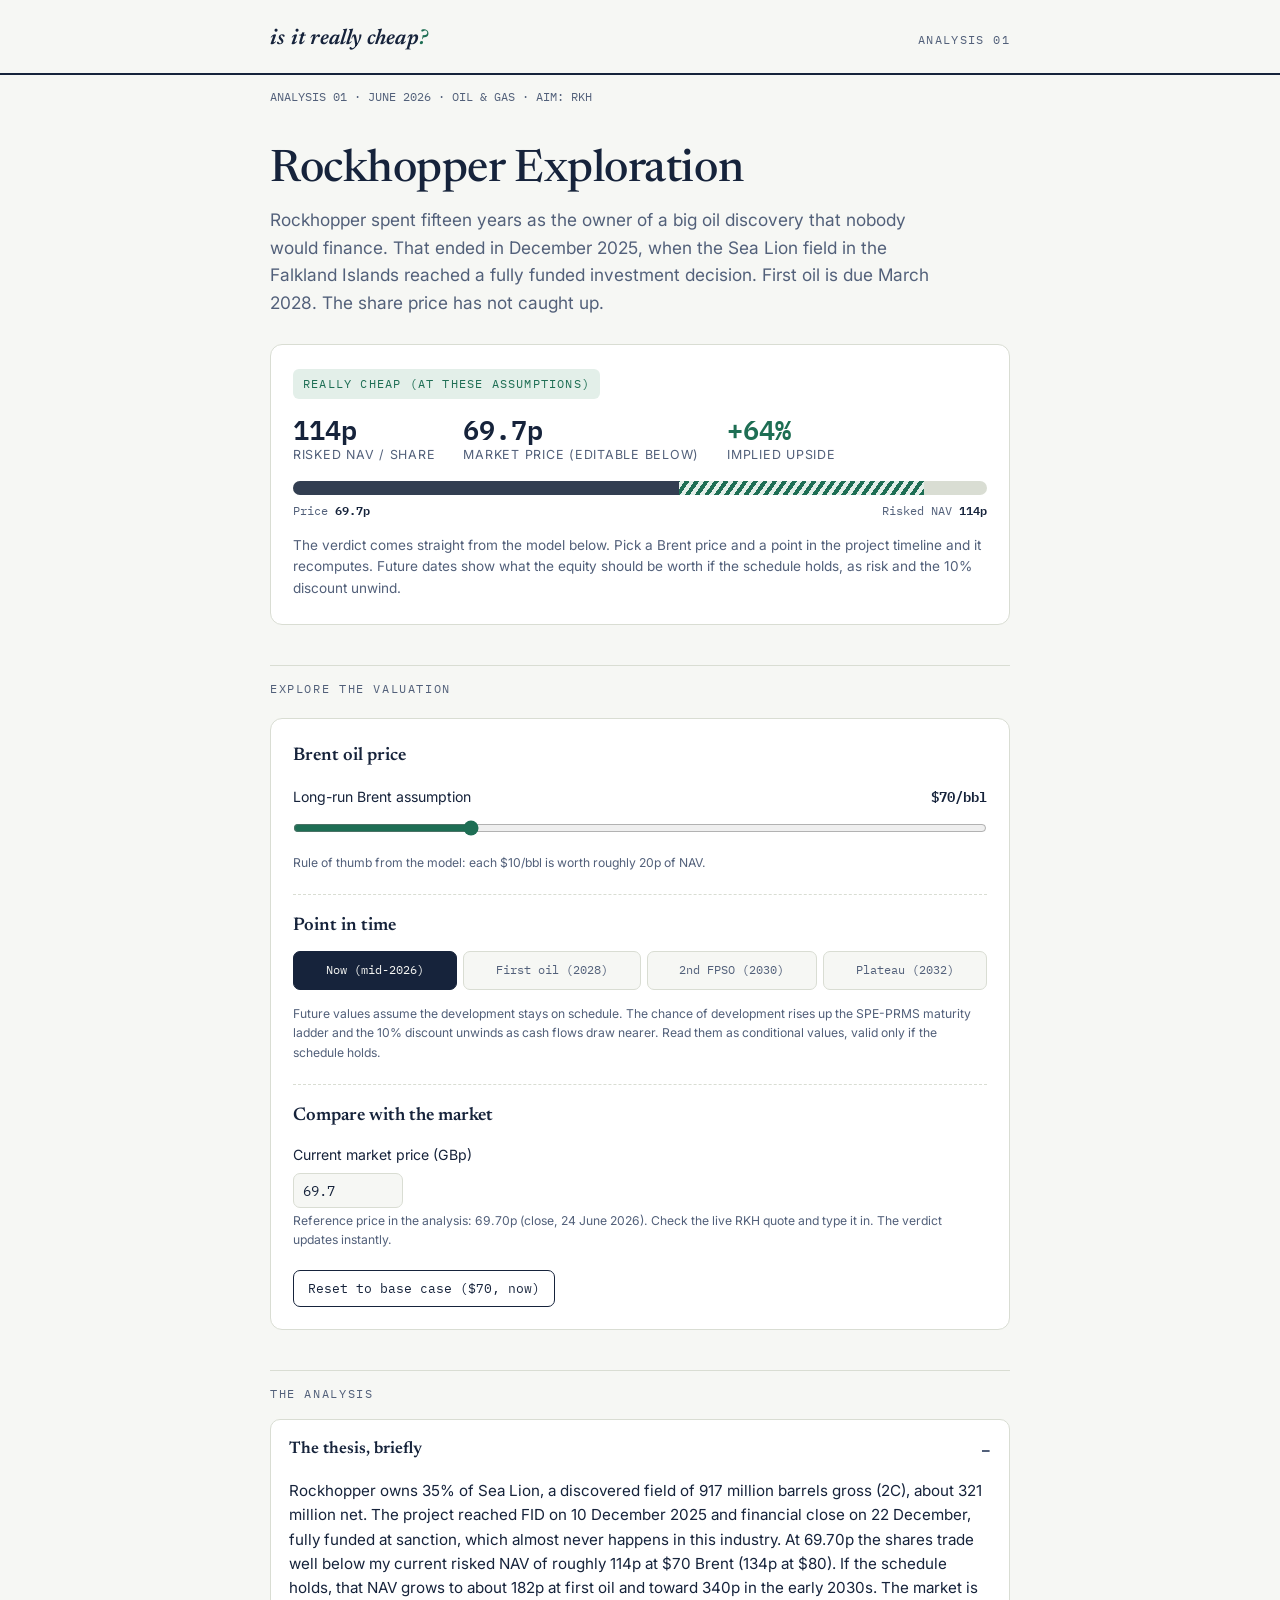
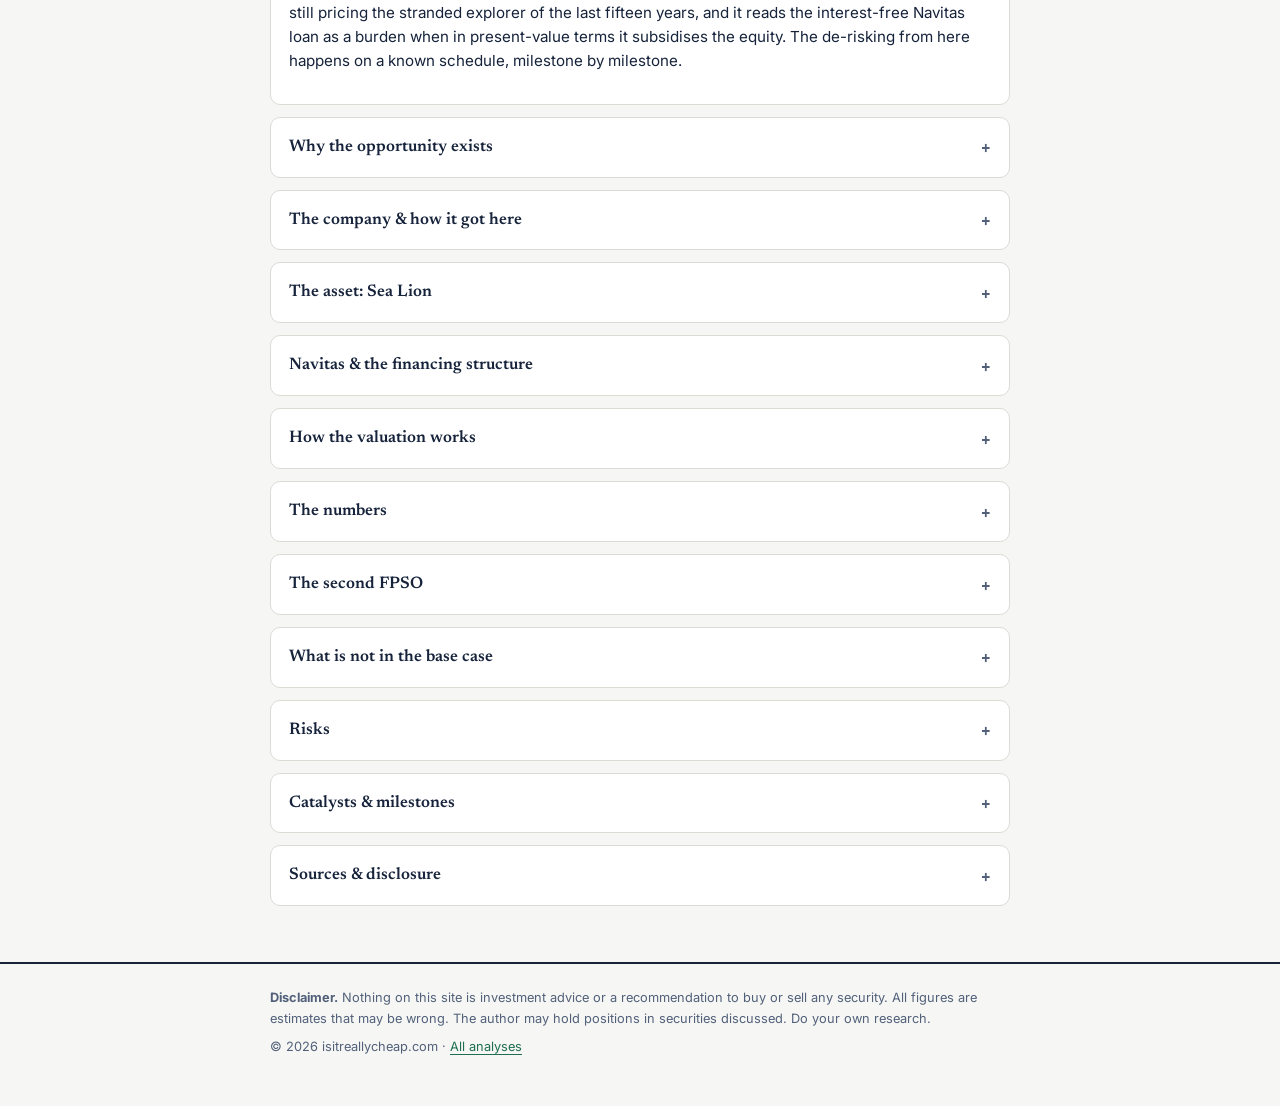
==== rockhopper.html @ ac04d398 "Add files via upload" ====
<!DOCTYPE html>
<html lang="en">
<head>
<meta charset="utf-8">
<meta name="viewport" content="width=device-width, initial-scale=1">
<title>Rockhopper Exploration — is it really cheap?</title>
<meta name="description" content="An interactive risked-NAV valuation of Rockhopper Exploration (AIM: RKH), built on NSAI reserves for the fully funded Sea Lion development. Pick an oil price and a point in time, and see what the equity should be worth.">
<link rel="preconnect" href="https://fonts.googleapis.com">
<link rel="preconnect" href="https://fonts.gstatic.com" crossorigin>
<link href="https://fonts.googleapis.com/css2?family=Newsreader:ital,opsz,wght@0,6..72,400..700;1,6..72,400..700&family=Inter:wght@400;500;600&family=IBM+Plex+Mono:wght@400;600&display=swap" rel="stylesheet">
<link rel="stylesheet" href="style.css">
</head>
<body>

<header class="masthead">
  <div class="wrap">
    <a class="brand" href="index.html">is it really cheap<span class="q">?</span></a>
    <span class="tag">Analysis 01</span>
  </div>
</header>

<main class="wrap">

<article>
  <p class="meta">ANALYSIS 01 &middot; JUNE 2026 &middot; OIL &amp; GAS &middot; AIM: RKH</p>
  <h1 class="title">Rockhopper Exploration</h1>
  <p class="standfirst">
    Rockhopper spent fifteen years as the owner of a big oil discovery that
    nobody would finance. That ended in December 2025, when the Sea Lion
    field in the Falkland Islands reached a fully funded investment
    decision. First oil is due March 2028. The share price has not caught
    up.
  </p>

  <!-- ============ VERDICT ============ -->
  <div class="verdict" id="verdict">
    <span class="badge" id="verdict-badge">Really cheap (at these assumptions)</span>
    <div class="figures">
      <div class="fig">
        <div class="num" id="out-value">—</div>
        <div class="lbl">Risked NAV / share</div>
      </div>
      <div class="fig">
        <div class="num" id="out-price">—</div>
        <div class="lbl">Market price (editable below)</div>
      </div>
      <div class="fig">
        <div class="num up" id="out-upside">—</div>
        <div class="lbl">Implied upside</div>
      </div>
    </div>
    <div class="gapbar" id="gapbar">
      <div class="track">
        <div class="fill"></div>
        <div class="gap"></div>
      </div>
      <div class="legend">
        <span>Price <strong id="leg-price">—</strong></span>
        <span>Risked NAV <strong id="leg-value">—</strong></span>
      </div>
    </div>
    <p class="note">
      The verdict comes straight from the model below. Pick a Brent price
      and a point in the project timeline and it recomputes. Future dates
      show what the equity should be worth if the schedule holds, as risk
      and the 10% discount unwind.
    </p>
  </div>

  <!-- ============ MODEL ============ -->
  <div class="eyebrow">Explore the valuation</div>
  <div class="model" id="model">

    <h3>Brent oil price</h3>
    <div class="ctrl">
      <label for="brent">Long-run Brent assumption <span class="val">$<span id="v-brent"></span>/bbl</span></label>
      <input type="range" id="brent" min="60" max="100" step="1">
      <div class="hint">Rule of thumb from the model: each $10/bbl is worth roughly 20p of NAV.</div>
    </div>

    <h3>Point in time</h3>
    <div class="seg" id="timeseg" role="radiogroup" aria-label="Valuation date">
      <label><input type="radio" name="t" value="now" checked><span>Now (mid-2026)</span></label>
      <label><input type="radio" name="t" value="firstoil"><span>First oil (2028)</span></label>
      <label><input type="radio" name="t" value="fpso2"><span>2nd FPSO (2030)</span></label>
      <label><input type="radio" name="t" value="y2032"><span>Plateau (2032)</span></label>
    </div>
    <div class="ctrl">
      <div class="hint">Future values assume the development stays on
      schedule. The chance of development rises up the SPE-PRMS maturity
      ladder and the 10% discount unwinds as cash flows draw nearer. Read
      them as conditional values, valid only if the schedule holds.</div>
    </div>

    <h3>Compare with the market</h3>
    <div class="ctrl">
      <label for="price">Current market price (GBp)</label>
      <input type="number" id="price" min="1" max="2000" step="0.1">
      <div class="hint">Reference price in the analysis: 69.70p (close, 24 June 2026).
      Check the live RKH quote and type it in. The verdict updates instantly.</div>
    </div>

    <div class="actions">
      <button class="reset" id="reset">Reset to base case ($70, now)</button>
    </div>
  </div>

  <!-- ============ LAYERED BACKGROUND ============ -->
  <div class="eyebrow">The analysis</div>

  <details class="chunk" open>
    <summary>The thesis, briefly</summary>
    <div class="body">
      <p>Rockhopper owns 35% of Sea Lion, a discovered field of 917 million
      barrels gross (2C), about 321 million net. The project reached FID on
      10 December 2025 and financial close on 22 December, fully funded at
      sanction, which almost never happens in this industry. At 69.70p the
      shares trade well below my current risked NAV of roughly 114p at $70
      Brent (134p at $80). If the schedule holds, that NAV grows to about
      182p at first oil and toward 340p in the early 2030s. The market is
      still pricing the stranded explorer of the last fifteen years, and it
      reads the interest-free Navitas loan as a burden when in present-value
      terms it subsidises the equity. The de-risking from here happens on a
      known schedule, milestone by milestone.</p>
    </div>
  </details>

  <details class="chunk">
    <summary>Why the opportunity exists</summary>
    <div class="body">
      <p>For fifteen years Rockhopper was the company with the discovery
      that could not get financed, and a reputation like that outlives the
      facts. The facts have changed. Sea Lion is sanctioned, financial close
      has occurred, the FPSO is under refurbishment, and work on the islands
      has begun. Most of the risk stack that justified a deep discount
      (financing above all, but also sanction and political approval) has
      been removed for Phase 1.</p>
      <p>The other part is horizon. There is no production and no earnings
      yet, so anyone screening on current numbers sees nothing. The
      de-risking happens on a known schedule over the next two years, and
      the equity should re-rate as each milestone gets ticked off. Waiting
      through that is the price of admission.</p>
    </div>
  </details>

  <details class="chunk">
    <summary>The company &amp; how it got here</summary>
    <div class="body">
      <p>Rockhopper discovered Sea Lion in 2010 and farmed out to Premier
      Oil. When Premier was acquired by Harbour Energy in 2021, Harbour sold
      its Falklands interests to Navitas Petroleum, which now operates the
      field with 65%. In between came an oil-price collapse, COVID, and a
      near-decade wait for financing and political certainty. The market has
      been disappointed before, which goes some way to explaining the
      price.</p>
      <p>After financial close, Rockhopper is debt-free at the corporate
      level aside from its share of project-level senior debt. Its equity
      contribution to Phase 1 was fully covered through a share issue
      admitted in late December 2025. Separately, the company continues its
      Ombrina Mare arbitration against Italy. The original €190m award was
      annulled on procedural grounds, not substantive ones, and has been
      re-filed. Any recovery is a bonus and sits outside my base case.</p>
      <table class="facts">
        <tr><td>Listing</td><td>AIM: RKH</td></tr>
        <tr><td>Working interest, Sea Lion</td><td>35%</td></tr>
        <tr><td>Operator</td><td>Navitas Petroleum (65%)</td></tr>
        <tr><td>FID / financial close</td><td>10 / 22 Dec 2025</td></tr>
        <tr><td>First oil target</td><td>March 2028</td></tr>
        <tr><td>Fully diluted shares</td><td>~912m</td></tr>
      </table>
    </div>
  </details>

  <details class="chunk">
    <summary>The asset: Sea Lion</summary>
    <div class="body">
      <p>Sea Lion sits in the North Falkland Basin, about 220 km north of
      the islands in roughly 450 m of water. The development is a phased
      subsea tie-back to a redeployed FPSO. Both the engineering and the
      weather are broadly comparable to the North Sea, so this is well
      understood territory rather than a frontier project.</p>
      <p>The field splits into three areas. The Northern Development Area is
      the sanctioned core: NDA Phases 1 and 2 are what reached FID, holding
      314 mmbbl gross (110 net) of 2P reserves. Phase 1 means 11 wells
      producing around 50,000 bbl/d gross; Phase 2 adds roughly 12 step-out
      wells about three years after first oil, tied back to the same FPSO.
      The Central Development Area plus NDA Phase 3 hold the
      development-pending 2C resources (323 mmbbl gross, 113 net), which
      would need a second FPSO. The Southern Development Area is the
      unplanned upside, mainly the Isobel/Elaine fan complex of 181 mmbbl
      gross with development on hold, plus mapped prospectivity.</p>
      <p>Across the whole field the gross recoverable base is 554 mmbbl (1C),
      917 mmbbl (2C) and 1.56 bn bbl (3C), and each appraisal so far has
      revised the estimates upward. The Falkland Islands Government has
      approved the Field Development Plan for Phases 1 and 2 and granted a
      35-year exploitation licence.</p>
    </div>
  </details>

  <details class="chunk">
    <summary>Navitas &amp; the financing structure</summary>
    <div class="body">
      <p>Navitas Petroleum, one of the largest energy companies on the Tel
      Aviv Stock Exchange, specialises in proven discoveries that got stuck
      and need one last push into production. Its most recent delivery was
      the Shenandoah development in the Gulf of Mexico. Navitas turned Sea
      Lion from a stalled discovery into a sanctioned development, and its
      Israeli institutional base anchored Rockhopper's capital raise. I see
      no downside in Rockhopper not being operator: it keeps 35% of a
      project run by a motivated, well-capitalised partner without carrying
      the cost and complexity of operatorship.</p>
      <p>The financing gets misread a lot. The quoted "$2.1bn" is the gross
      Phase 1 funding requirement for the whole consortium, including
      financing costs. It is not Rockhopper's number. Two-thirds of
      Rockhopper's equity share of Phase 1 is carried by an interest-free
      loan from Navitas, repaid only after the senior debt, out of
      Rockhopper's share of project cash flows. An interest-free loan repaid
      from your own future cash flows costs far less in present-value terms
      than its face amount. Simple "NPV minus all debt" math treats it like
      ordinary debt and overstates the burden, which is why I handle the
      financing explicitly in the valuation.</p>
    </div>
  </details>

  <details class="chunk">
    <summary>How the valuation works</summary>
    <div class="body">
      <p>The starting point is the independent NSAI reserves report,
      effective 31 December 2025. It gives the 2P reserves an NPV10 of
      $965.8m net to Rockhopper, and the development-pending 2C resources a
      separate unrisked NPV10 of $1.20bn, about $2.17bn combined. As NSAI
      itself cautions, those layers carry different risk and you cannot just
      add them up. My model risks them properly.</p>
      <p>I work unlevered first and add financing explicitly. NSAI's cash
      flows already include the physical capex, so the naive "NPV minus
      debt" would deduct the build cost twice: the debt is what pays for
      capex that already sits inside the NPV. What I add instead are the
      genuine financing effects in present-value terms, meaning the benefit
      of the interest-free Navitas loan, less the pre-FID loan interest,
      less senior-debt interest and fees. The net of those is a modest
      adjustment.</p>
      <p>I then split the value into three layers and risk each one on its
      own. Phase 1 is sanctioned, funded and in execution. Phase 2 sits in
      the same approved plan but has no separate investment decision and
      gets funded out of Phase 1's cash flows. The development-pending 2C is
      a third, lower-probability layer. Each gets its own chance of
      development, and that chance rises over time, following the industry's
      SPE-PRMS maturity ladder from "pending" to "sanctioned" to "on
      production". Today I put Phase 1 at 0.85, rising to 0.97 at first oil
      and 1.0 in production; Phase 2 at 0.50; the 2C at 0.20, rising around
      the assumed second-FPSO timing. These are judgement calls, and higher
      choices give higher values.</p>
      <p>Risk is applied asymmetrically. Future revenue is weighted by the
      chance of development, and so is capex you have not yet spent (if a
      phase dies, you stop paying for it), but capex already spent is sunk
      and does not come back. Close to first oil, when the build cost is
      largely sunk but production has not started, this makes the downside
      heavier than a symmetric weight would suggest. I think that is the
      more honest treatment of where the risk actually sits.</p>
      <p>On top of the NSAI-based layers I add a small Isobel/Elaine upside
      layer at roughly $6/boe, in line with broker practice, worth about
      8 to 10p per share. The sum of the layers, plus cash and the financing
      adjustment, is divided across roughly 912m fully diluted shares.
      Future-dated values rise both because the chance of development
      climbs and because the 10% discount unwinds as cash flows draw
      nearer.</p>
    </div>
  </details>

  <details class="chunk">
    <summary>The numbers</summary>
    <div class="body">
      <p>Expected risked NAV per share (pence), net to Rockhopper's 35%,
      across a $60–100 Brent range. This is the exact table the interactive
      tool above interpolates:</p>
      <table class="facts">
        <tr><td><strong>Brent</strong></td><td>$60 · $70 · $80 · $90 · $100</td></tr>
        <tr><td>Now (mid-2026)</td><td>93 · 114 · 134 · 155 · 176</td></tr>
        <tr><td>First oil (2028)</td><td>155 · 182 · 211 · 239 · 267</td></tr>
        <tr><td>2nd FPSO (2030)</td><td>239 · 280 · 321 · 362 · 403</td></tr>
        <tr><td>Plateau (2032)</td><td>292 · 340 · 388 · 436 · 483</td></tr>
      </table>
      <p>At $70 Brent my current risked NAV of about 114p compares with
      Canaccord Genuity's 130p Buy target of 3 June 2026, raised from 113p.
      Phase 1, the sanctioned and funded part, makes up roughly half of
      today's project value; Phase 2 and the contingent 2C each add about a
      quarter. By first oil the mix shifts. Most of Phase 1 is already
      priced in by then, so the incremental value creation comes from
      de-risking Phase 2 and the 2C over time.</p>
    </div>
  </details>

  <details class="chunk">
    <summary>The second FPSO</summary>
    <div class="body">
      <p>In May 2026 Navitas signed a non-binding MOU for a second FPSO that
      could add 125,000 bbl/d gross, 43,750 net to Rockhopper. That vessel
      is what would unlock the development-pending 2C layer, and combined
      with Phases 1 and 2 it would take peak production toward 180,000 bbl/d
      gross. It is also the clearest overhang on the stock, because it is
      not financed yet, and I suspect that partly explains the current
      price.</p>
      <p>Rockhopper's 35% share of a second vessel could be funded several
      ways: a new equity issue (dilutive), warrant exercises, Phase 1
      first-oil cash flows, a repeat of the interest-free Navitas loan
      (which would be the friendliest to shareholders), or a third partner
      buying in. In practice it may be a mix, or something nobody has
      floated yet. Navitas has been financially creative before. Because the
      outcome is open, I left the second FPSO out of the valuation numbers
      entirely; it appears only as the assumed timing around which the 2C
      layer's chance of development rises.</p>
    </div>
  </details>

  <details class="chunk">
    <summary>What is not in the base case</summary>
    <div class="body">
      <p>The valuation leaves out, or barely values, several things that
      could turn out to matter:</p>
      <ul>
        <li>Ombrina Mare. The annulled €190m award against Italy has been
        re-filed, and any recovery would be a straight bonus.</li>
        <li>The southern-basin and satellite structures, beyond the small
        Isobel/Elaine layer I already include.</li>
        <li>Associated gas, which NSAI values at zero absent a gas
        market.</li>
        <li>M&amp;A. Once Sea Lion produces, a larger company may prefer to own
        the 35% outright rather than partner with a small AIM company for
        decades, and that could crystallise value before first oil.</li>
        <li>Any acceleration of the contingent resources via the second
        FPSO, which I deliberately kept out of the numbers.</li>
      </ul>
    </div>
  </details>

  <details class="chunk">
    <summary>Risks</summary>
    <div class="body">
      <p>Plenty of risk has come off the table, but not all of it. The ones
      I weigh most:</p>
      <ul>
        <li>Execution. A remote offshore project: FPSO refurbishment,
        drilling, logistics and weather all carry schedule risk. Many key
        contracts are signed, which reduces the uncertainty without removing
        it.</li>
        <li>Dilution. Funding for the second FPSO is not arranged. A new
        equity issue would dilute, and selling down the working interest
        would shrink per-share cash flows. To me this is the clearest
        near-term overhang.</li>
        <li>Oil price. Each $10/bbl is worth roughly 20p of NAV. A sustained
        move toward $60 narrows the upside materially, although the project
        stays economic thanks to a low break-even.</li>
        <li>Early takeover. A single-asset vehicle can get acquired before
        it captures full value. Whether that counts as a risk depends on the
        price.</li>
        <li>Falklands geopolitics. Argentina continues to dispute
        sovereignty. This is old news that has not prevented sanction or
        financing, and in a 2013 referendum 99.8% of islanders voted to
        remain a UK Overseas Territory, but the dispute is real.</li>
        <li>Financing drag. The post-FID Navitas loan is interest-free but
        gets repaid from 85% of Rockhopper's share of cash flows, which
        delays free cash flow to equity in the early producing years.</li>
      </ul>
    </div>
  </details>

  <details class="chunk">
    <summary>Catalysts &amp; milestones</summary>
    <div class="body">
      <p>The main catalyst is first oil, targeted for March 2028, but on a
      single-asset developer the re-rating tends to come in steps:</p>
      <ul>
        <li>2026: the AGM of 30 June, which proposes adding a CFO and an
        Israeli-market non-executive director. The company frames this as
        opening access to institutional capital for the full development, so
        I read it as a signal on the second-FPSO financing route as much as
        governance. Also this year: sail-away and upgrade of the Aoka Mizu
        FPSO and its mobilisation toward the Falklands, the start of onshore
        and offshore preparation work, and any firming of the second-FPSO
        MOU into a binding agreement.</li>
        <li>2027: start of drilling, targeted for early in the year, and
        progress through the first Phase 1 wells. Possibly an FID on the 2C
        resources. Navitas went from MOU to FID in about a year last time,
        so late 2027 is plausible, and it would be a major de-risking step
        for a layer that today carries only a 0.20 chance of development in
        my model. A third partner coming in is another possibility.</li>
        <li>2028: FPSO arrival on the field, hook-up and commissioning,
        first oil in March, and the switch to producer status.</li>
        <li>Non-core: the re-filed Ombrina Mare arbitration.</li>
      </ul>
    </div>
  </details>

  <details class="chunk">
    <summary>Sources &amp; disclosure</summary>
    <div class="body">
      <p>Primary sources: Rockhopper company announcements, annual reports
      and results presentations; the NSAI reserves report effective 31
      December 2025 as disclosed by the company; operator updates from
      Navitas Petroleum. The valuation model is my own, built on NSAI's
      annual after-tax net-to-Rockhopper cash flows. Reference share price:
      69.70p, close of 24 June 2026. I make mistakes, so verify anything
      important against the original filings.</p>
      <p>I may hold a position in RKH. This is not investment advice.</p>
    </div>
  </details>

</article>

</main>

<footer class="site">
  <div class="wrap">
    <p><strong>Disclaimer.</strong> Nothing on this site is investment advice or a
    recommendation to buy or sell any security. All figures are estimates that
    may be wrong. The author may hold positions in securities discussed. Do
    your own research.</p>
    <p>&copy; 2026 isitreallycheap.com &middot; <a href="index.html">All analyses</a></p>
  </div>
</footer>

<script>
(function () {
  /* Risked NAV per share (GBp) from the valuation model,
     at Brent $60/$70/$80/$90/$100 — Table 1 of the analysis. */
  var NAV = {
    now:      [93, 114, 134, 155, 176],
    firstoil: [155, 182, 211, 239, 267],
    fpso2:    [239, 280, 321, 362, 403],
    y2032:    [292, 340, 388, 436, 483]
  };
  var BRENTS = [60, 70, 80, 90, 100];
  var BASE = { brent: 70, t: "now", price: 69.7 };

  function el(id) { return document.getElementById(id); }

  function navAt(t, brent) {
    var row = NAV[t];
    if (brent <= BRENTS[0]) return row[0];
    if (brent >= BRENTS[BRENTS.length - 1]) return row[row.length - 1];
    for (var i = 0; i < BRENTS.length - 1; i++) {
      if (brent >= BRENTS[i] && brent <= BRENTS[i + 1]) {
        var f = (brent - BRENTS[i]) / (BRENTS[i + 1] - BRENTS[i]);
        return row[i] + f * (row[i + 1] - row[i]);
      }
    }
    return row[0];
  }

  function currentT() {
    var checked = document.querySelector('#timeseg input[name="t"]:checked');
    return checked ? checked.value : "now";
  }

  function recompute() {
    var brent = parseFloat(el("brent").value) || 70;
    var price = parseFloat(el("price").value) || 0;
    var t = currentT();

    el("v-brent").textContent = brent.toFixed(0);

    var nav = navAt(t, brent);
    var upside = price > 0 ? (nav / price - 1) * 100 : 0;

    el("out-value").textContent = nav.toFixed(0) + "p";
    el("out-price").textContent = (price ? price.toFixed(1) : "—") + "p";
    var up = el("out-upside");
    up.textContent = (upside >= 0 ? "+" : "") + upside.toFixed(0) + "%";
    up.className = "num " + (upside >= 0 ? "up" : "down");

    var badge = el("verdict-badge");
    badge.className = "badge";
    var suffix = t === "now" ? "(at these assumptions)"
                             : "(if the schedule holds)";
    if (upside > 50) {
      badge.textContent = "Really cheap " + suffix;
    } else if (upside > 15) {
      badge.textContent = "Cheap-ish " + suffix;
    } else if (upside > -15) {
      badge.textContent = "Roughly fairly priced " + suffix;
      badge.classList.add("fair");
    } else {
      badge.textContent = "Not cheap " + suffix;
      badge.classList.add("rich");
    }

    var bar = el("gapbar");
    var hi = Math.max(price, nav, 1) * 1.1;
    bar.style.setProperty("--price-pct", (price / hi * 100).toFixed(1) + "%");
    bar.style.setProperty("--value-pct", (Math.max(nav, price) / hi * 100).toFixed(1) + "%");
    bar.classList.toggle("negative", nav < price);
    el("leg-price").textContent = (price ? price.toFixed(1) : "—") + "p";
    el("leg-value").textContent = nav.toFixed(0) + "p";
  }

  function setBase() {
    el("brent").value = BASE.brent;
    el("price").value = BASE.price;
    document.querySelector('#timeseg input[value="' + BASE.t + '"]').checked = true;
    recompute();
  }

  el("brent").addEventListener("input", recompute);
  el("price").addEventListener("input", recompute);
  document.querySelectorAll('#timeseg input').forEach(function (r) {
    r.addEventListener("change", recompute);
  });
  el("reset").addEventListener("click", setBase);

  setBase();
})();
</script>

</body>
</html>
---- style.css ----
/* ============================================================
   isitreallycheap.com — shared styles
   Palette: cool paper, ink navy, ledger green, carmine
   Type: Newsreader (display) / Inter (body) / IBM Plex Mono (figures)
   ============================================================ */

:root {
  --paper: #f6f7f4;
  --card: #ffffff;
  --ink: #16233b;
  --ink-soft: #52607a;
  --line: #d9ddd3;
  --green: #1e6e54;
  --green-soft: #e3efe9;
  --red: #a23b47;
  --red-soft: #f4e6e8;
  --amber: #8a6d1f;
  --amber-soft: #f3ecd8;
  --mono: "IBM Plex Mono", ui-monospace, SFMono-Regular, Menlo, monospace;
  --body: "Inter", system-ui, -apple-system, "Segoe UI", sans-serif;
  --display: "Newsreader", Georgia, "Times New Roman", serif;
}

* { box-sizing: border-box; }

html { scroll-behavior: smooth; }
@media (prefers-reduced-motion: reduce) {
  html { scroll-behavior: auto; }
  * { transition: none !important; animation: none !important; }
}

body {
  margin: 0;
  background: var(--paper);
  color: var(--ink);
  font-family: var(--body);
  font-size: 16px;
  line-height: 1.6;
  -webkit-font-smoothing: antialiased;
}

.wrap {
  max-width: 780px;
  margin: 0 auto;
  padding: 0 20px;
}

a { color: var(--green); text-underline-offset: 3px; }
a:focus-visible, button:focus-visible, input:focus-visible, summary:focus-visible {
  outline: 2px solid var(--green);
  outline-offset: 2px;
}

/* ---------- masthead ---------- */

header.masthead {
  border-bottom: 2px solid var(--ink);
  padding: 22px 0 16px;
}

.masthead .wrap {
  display: flex;
  align-items: baseline;
  justify-content: space-between;
  gap: 12px;
  flex-wrap: wrap;
}

.brand {
  font-family: var(--display);
  font-weight: 600;
  font-style: italic;
  font-size: 1.35rem;
  letter-spacing: 0.01em;
  color: var(--ink);
  text-decoration: none;
}
.brand .q { color: var(--green); }

.masthead .tag {
  font-family: var(--mono);
  font-size: 0.72rem;
  text-transform: uppercase;
  letter-spacing: 0.12em;
  color: var(--ink-soft);
}

/* ---------- hero (home) ---------- */

.hero { padding: 56px 0 40px; }

.hero h1 {
  font-family: var(--display);
  font-weight: 500;
  font-size: clamp(2.4rem, 8vw, 4rem);
  line-height: 1.05;
  margin: 0 0 18px;
  letter-spacing: -0.015em;
}
.hero h1 em {
  font-style: italic;
  color: var(--green);
}

.hero p.lede {
  font-size: 1.08rem;
  color: var(--ink-soft);
  max-width: 56ch;
  margin: 0;
}

/* ---------- section labels ---------- */

.eyebrow {
  font-family: var(--mono);
  font-size: 0.72rem;
  text-transform: uppercase;
  letter-spacing: 0.14em;
  color: var(--ink-soft);
  border-top: 1px solid var(--line);
  padding-top: 14px;
  margin: 40px 0 16px;
}

/* ---------- dossier cards ---------- */

.dossier {
  display: block;
  background: var(--card);
  border: 1px solid var(--line);
  border-radius: 10px;
  padding: 20px 20px 18px;
  margin-bottom: 16px;
  text-decoration: none;
  color: inherit;
  transition: border-color 0.15s ease, transform 0.15s ease;
}
.dossier:hover { border-color: var(--ink); transform: translateY(-1px); }

.dossier .row {
  display: flex;
  justify-content: space-between;
  align-items: baseline;
  gap: 10px;
  flex-wrap: wrap;
}

.dossier h2 {
  font-family: var(--display);
  font-weight: 600;
  font-size: 1.3rem;
  margin: 0;
}

.dossier .ticker {
  font-family: var(--mono);
  font-size: 0.78rem;
  color: var(--ink-soft);
}

.dossier p.oneline {
  margin: 8px 0 14px;
  color: var(--ink-soft);
  font-size: 0.95rem;
}

/* ---------- gap bar (signature element) ---------- */

.gapbar { margin: 6px 0 2px; }

.gapbar .track {
  position: relative;
  height: 14px;
  border-radius: 7px;
  background: linear-gradient(to right, var(--line), var(--line));
  overflow: hidden;
}
.gapbar .fill {
  position: absolute;
  inset: 0 auto 0 0;
  width: var(--price-pct, 40%);
  background: var(--ink);
  opacity: 0.85;
}
.gapbar .gap {
  position: absolute;
  inset: 0 auto 0 var(--price-pct, 40%);
  width: calc(var(--value-pct, 100%) - var(--price-pct, 40%));
  background: repeating-linear-gradient(
    -55deg,
    var(--green),
    var(--green) 4px,
    var(--green-soft) 4px,
    var(--green-soft) 8px
  );
}
.gapbar.negative .gap {
  background: repeating-linear-gradient(
    -55deg,
    var(--red),
    var(--red) 4px,
    var(--red-soft) 4px,
    var(--red-soft) 8px
  );
}

.gapbar .legend {
  display: flex;
  justify-content: space-between;
  font-family: var(--mono);
  font-size: 0.72rem;
  color: var(--ink-soft);
  margin-top: 6px;
  gap: 8px;
}
.gapbar .legend strong { color: var(--ink); font-weight: 600; }

/* ---------- verdict panel ---------- */

.verdict {
  background: var(--card);
  border: 1px solid var(--line);
  border-radius: 12px;
  padding: 24px 22px;
  margin: 28px 0;
}

.verdict .badge {
  display: inline-block;
  font-family: var(--mono);
  font-size: 0.75rem;
  text-transform: uppercase;
  letter-spacing: 0.1em;
  padding: 5px 10px;
  border-radius: 6px;
  margin-bottom: 14px;
  background: var(--green-soft);
  color: var(--green);
}
.verdict .badge.fair { background: var(--amber-soft); color: var(--amber); }
.verdict .badge.rich { background: var(--red-soft); color: var(--red); }

.verdict .figures {
  display: flex;
  gap: 28px;
  flex-wrap: wrap;
  margin-bottom: 16px;
}
.verdict .fig .num {
  font-family: var(--mono);
  font-size: 1.7rem;
  font-weight: 600;
  line-height: 1.2;
}
.verdict .fig .num.up { color: var(--green); }
.verdict .fig .num.down { color: var(--red); }
.verdict .fig .lbl {
  font-size: 0.78rem;
  color: var(--ink-soft);
  text-transform: uppercase;
  letter-spacing: 0.06em;
}

.verdict p.note {
  font-size: 0.85rem;
  color: var(--ink-soft);
  margin: 14px 0 0;
}

/* ---------- article body ---------- */

article h1.title {
  font-family: var(--display);
  font-weight: 500;
  font-size: clamp(1.9rem, 6vw, 2.8rem);
  line-height: 1.12;
  margin: 40px 0 8px;
  letter-spacing: -0.01em;
}

.meta {
  font-family: var(--mono);
  font-size: 0.75rem;
  color: var(--ink-soft);
  margin-bottom: 4px;
}

article p.standfirst {
  font-size: 1.08rem;
  color: var(--ink-soft);
  margin: 10px 0 0;
  max-width: 60ch;
}

/* ---------- model panel ---------- */

.model {
  background: var(--card);
  border: 1px solid var(--line);
  border-radius: 12px;
  padding: 22px;
  margin: 20px 0 28px;
}

.model h3 {
  font-family: var(--display);
  font-size: 1.15rem;
  font-weight: 600;
  margin: 22px 0 10px;
  padding-top: 16px;
  border-top: 1px dashed var(--line);
}
.model h3:first-of-type { margin-top: 0; padding-top: 0; border-top: none; }

.ctrl { margin: 14px 0; }

.ctrl label {
  display: flex;
  justify-content: space-between;
  align-items: baseline;
  gap: 10px;
  font-size: 0.88rem;
  margin-bottom: 6px;
}
.ctrl label .val {
  font-family: var(--mono);
  font-size: 0.85rem;
  font-weight: 600;
  white-space: nowrap;
}

.ctrl input[type="range"] {
  width: 100%;
  accent-color: var(--green);
  height: 28px;
  margin: 0;
}

.ctrl input[type="number"] {
  width: 110px;
  font-family: var(--mono);
  font-size: 0.9rem;
  padding: 7px 9px;
  border: 1px solid var(--line);
  border-radius: 7px;
  background: var(--paper);
  color: var(--ink);
}

.ctrl .hint {
  font-size: 0.76rem;
  color: var(--ink-soft);
  margin-top: 3px;
}

.model .actions { margin-top: 20px; display: flex; gap: 10px; flex-wrap: wrap; }

button.reset {
  font-family: var(--mono);
  font-size: 0.8rem;
  padding: 9px 14px;
  border: 1px solid var(--ink);
  border-radius: 7px;
  background: transparent;
  color: var(--ink);
  cursor: pointer;
}
button.reset:hover { background: var(--ink); color: var(--paper); }

/* ---------- accordions ---------- */

details.chunk {
  background: var(--card);
  border: 1px solid var(--line);
  border-radius: 10px;
  margin-bottom: 12px;
  overflow: hidden;
}
details.chunk summary {
  cursor: pointer;
  list-style: none;
  padding: 16px 18px;
  font-family: var(--display);
  font-weight: 600;
  font-size: 1.05rem;
  display: flex;
  justify-content: space-between;
  align-items: center;
  gap: 10px;
}
details.chunk summary::-webkit-details-marker { display: none; }
details.chunk summary::after {
  content: "+";
  font-family: var(--mono);
  font-size: 1rem;
  color: var(--ink-soft);
}
details.chunk[open] summary::after { content: "\2212"; }
details.chunk .body {
  padding: 0 18px 18px;
  font-size: 0.95rem;
}
details.chunk .body p { margin: 0 0 12px; }
details.chunk .body ul { margin: 0 0 12px; padding-left: 20px; }
details.chunk .body li { margin-bottom: 6px; }

table.facts {
  width: 100%;
  border-collapse: collapse;
  font-size: 0.88rem;
  margin: 8px 0 14px;
}
table.facts td {
  padding: 7px 0;
  border-bottom: 1px solid var(--line);
  vertical-align: top;
}
table.facts td:last-child {
  font-family: var(--mono);
  text-align: right;
  white-space: nowrap;
}

/* ---------- segmented control (time point) ---------- */

.seg {
  display: flex;
  flex-wrap: wrap;
  gap: 6px;
  margin: 8px 0 4px;
}
.seg label {
  flex: 1 1 auto;
  text-align: center;
  font-family: var(--mono);
  font-size: 0.74rem;
  padding: 9px 8px;
  border: 1px solid var(--line);
  border-radius: 7px;
  cursor: pointer;
  background: var(--paper);
  color: var(--ink-soft);
  white-space: nowrap;
}
.seg input { position: absolute; opacity: 0; pointer-events: none; }
.seg input:checked + span { color: inherit; }
.seg label:has(input:checked) {
  background: var(--ink);
  border-color: var(--ink);
  color: var(--paper);
}
.seg label:has(input:focus-visible) {
  outline: 2px solid var(--green);
  outline-offset: 2px;
}

/* ---------- footer ---------- */

footer.site {
  border-top: 2px solid var(--ink);
  margin-top: 56px;
  padding: 24px 0 40px;
  font-size: 0.8rem;
  color: var(--ink-soft);
}
footer.site p { margin: 0 0 8px; }
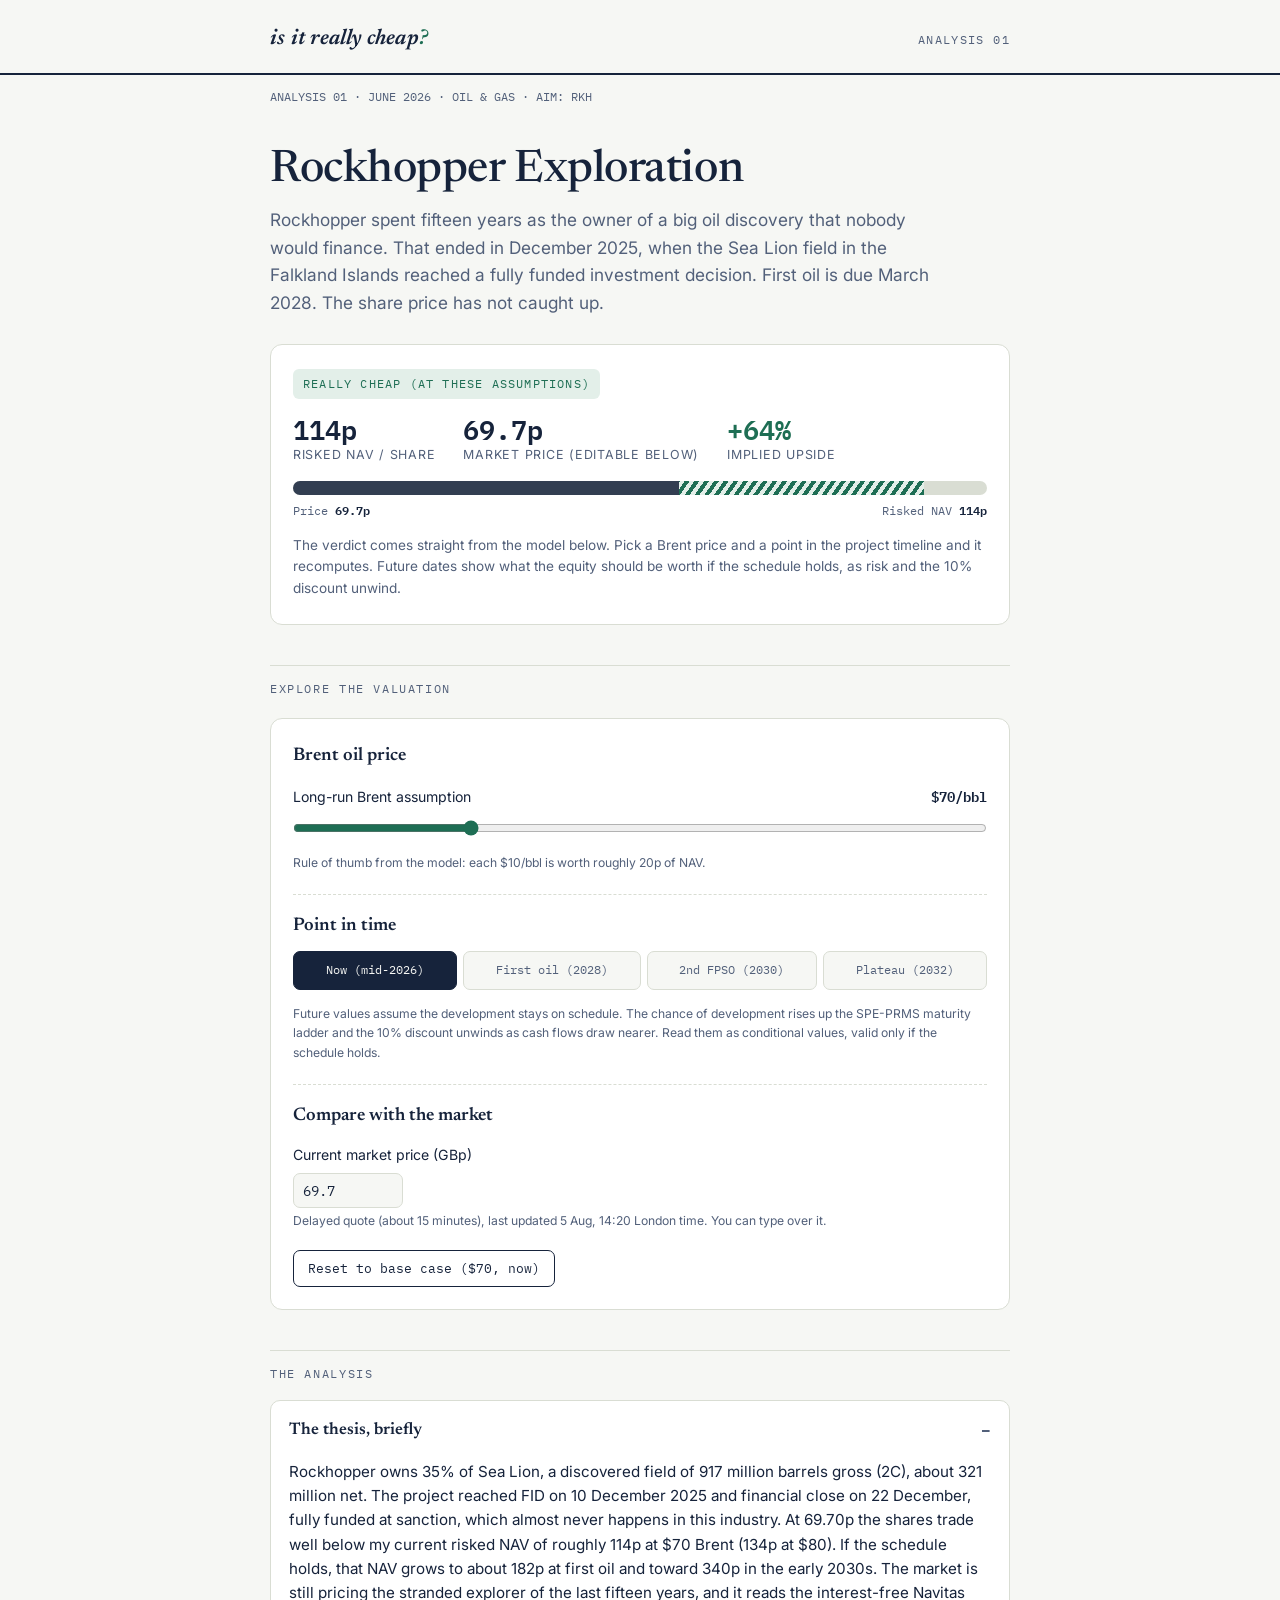
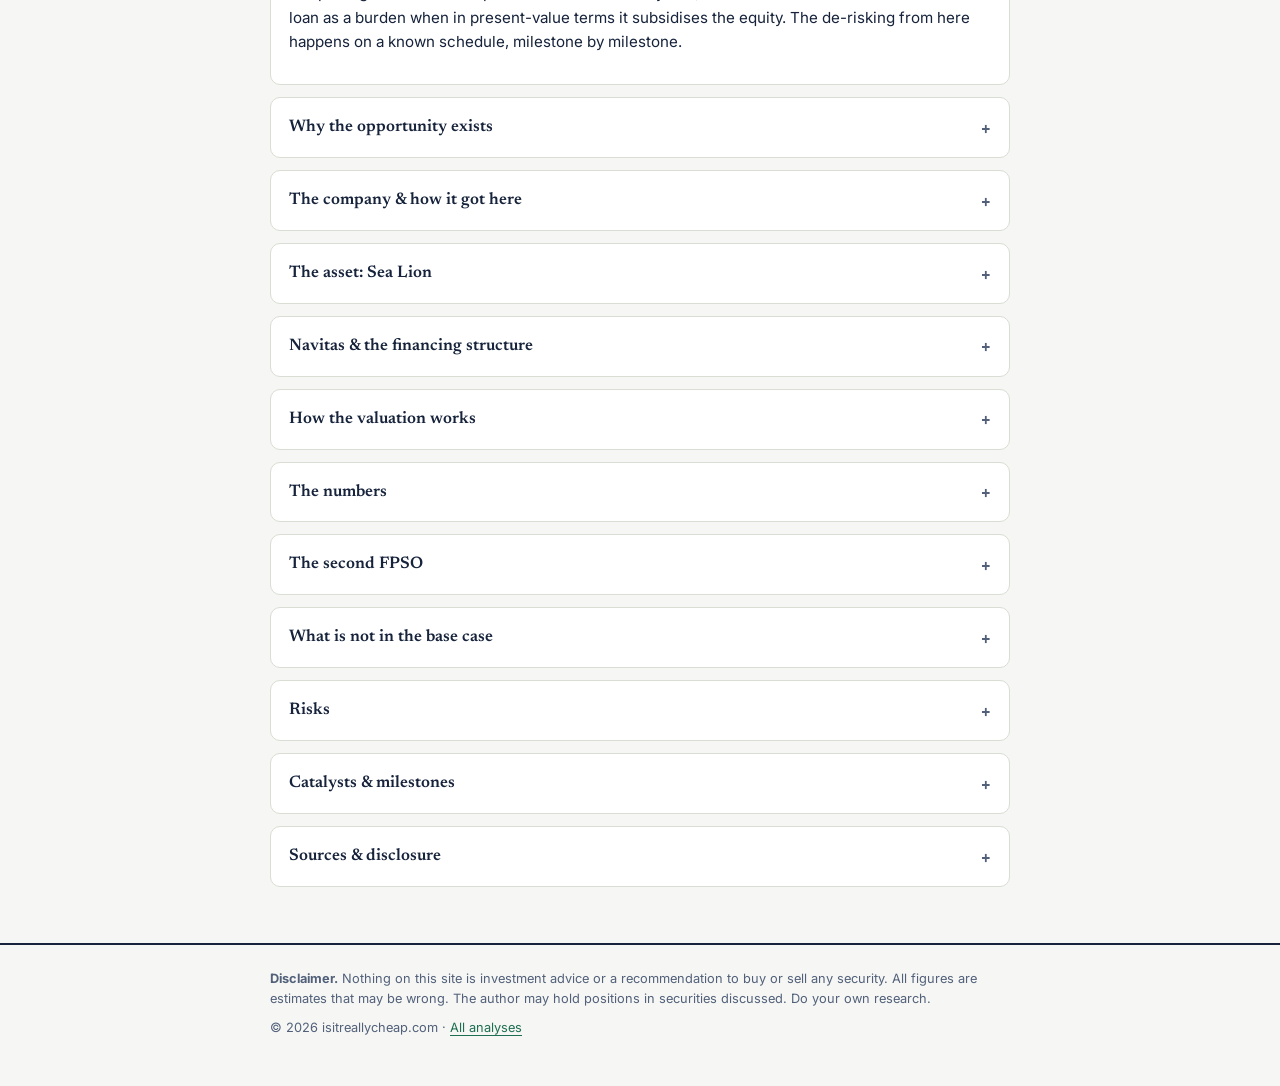
==== commit 2fdfc0dc: "Add files via upload" ====
--- a/rockhopper.html
+++ b/rockhopper.html
@@ -96,8 +96,9 @@
     <div class="ctrl">
       <label for="price">Current market price (GBp)</label>
       <input type="number" id="price" min="1" max="2000" step="0.1">
-      <div class="hint">Reference price in the analysis: 69.70p (close, 24 June 2026).
-      Check the live RKH quote and type it in. The verdict updates instantly.</div>
+      <div class="hint" id="price-hint">Fallback reference: 69.70p, close of 24
+      June 2026. The live delayed quote loads automatically when available,
+      and you can always type over it.</div>
     </div>
 
     <div class="actions">
@@ -508,6 +509,28 @@
   el("reset").addEventListener("click", setBase);
 
   setBase();
+
+  /* Delayed quote, refreshed during trading hours by a GitHub Action. */
+  fetch("price.json?nc=" + Date.now(), { cache: "no-store" })
+    .then(function (r) { return r.ok ? r.json() : null; })
+    .then(function (d) {
+      if (!d || !d.price) return;
+      var p = d.currency === "GBP" ? d.price * 100 : d.price; /* GBp expected */
+      p = Math.round(p * 10) / 10;
+      BASE.price = p;
+      el("price").value = p;
+      if (d.time) {
+        var when = new Date(d.time * 1000).toLocaleString("en-GB", {
+          timeZone: "Europe/London",
+          day: "numeric", month: "short",
+          hour: "2-digit", minute: "2-digit"
+        });
+        el("price-hint").textContent = "Delayed quote (about 15 minutes), last updated " +
+          when + " London time. You can type over it.";
+      }
+      recompute();
+    })
+    .catch(function () { /* keep the fallback price */ });
 })();
 </script>
 
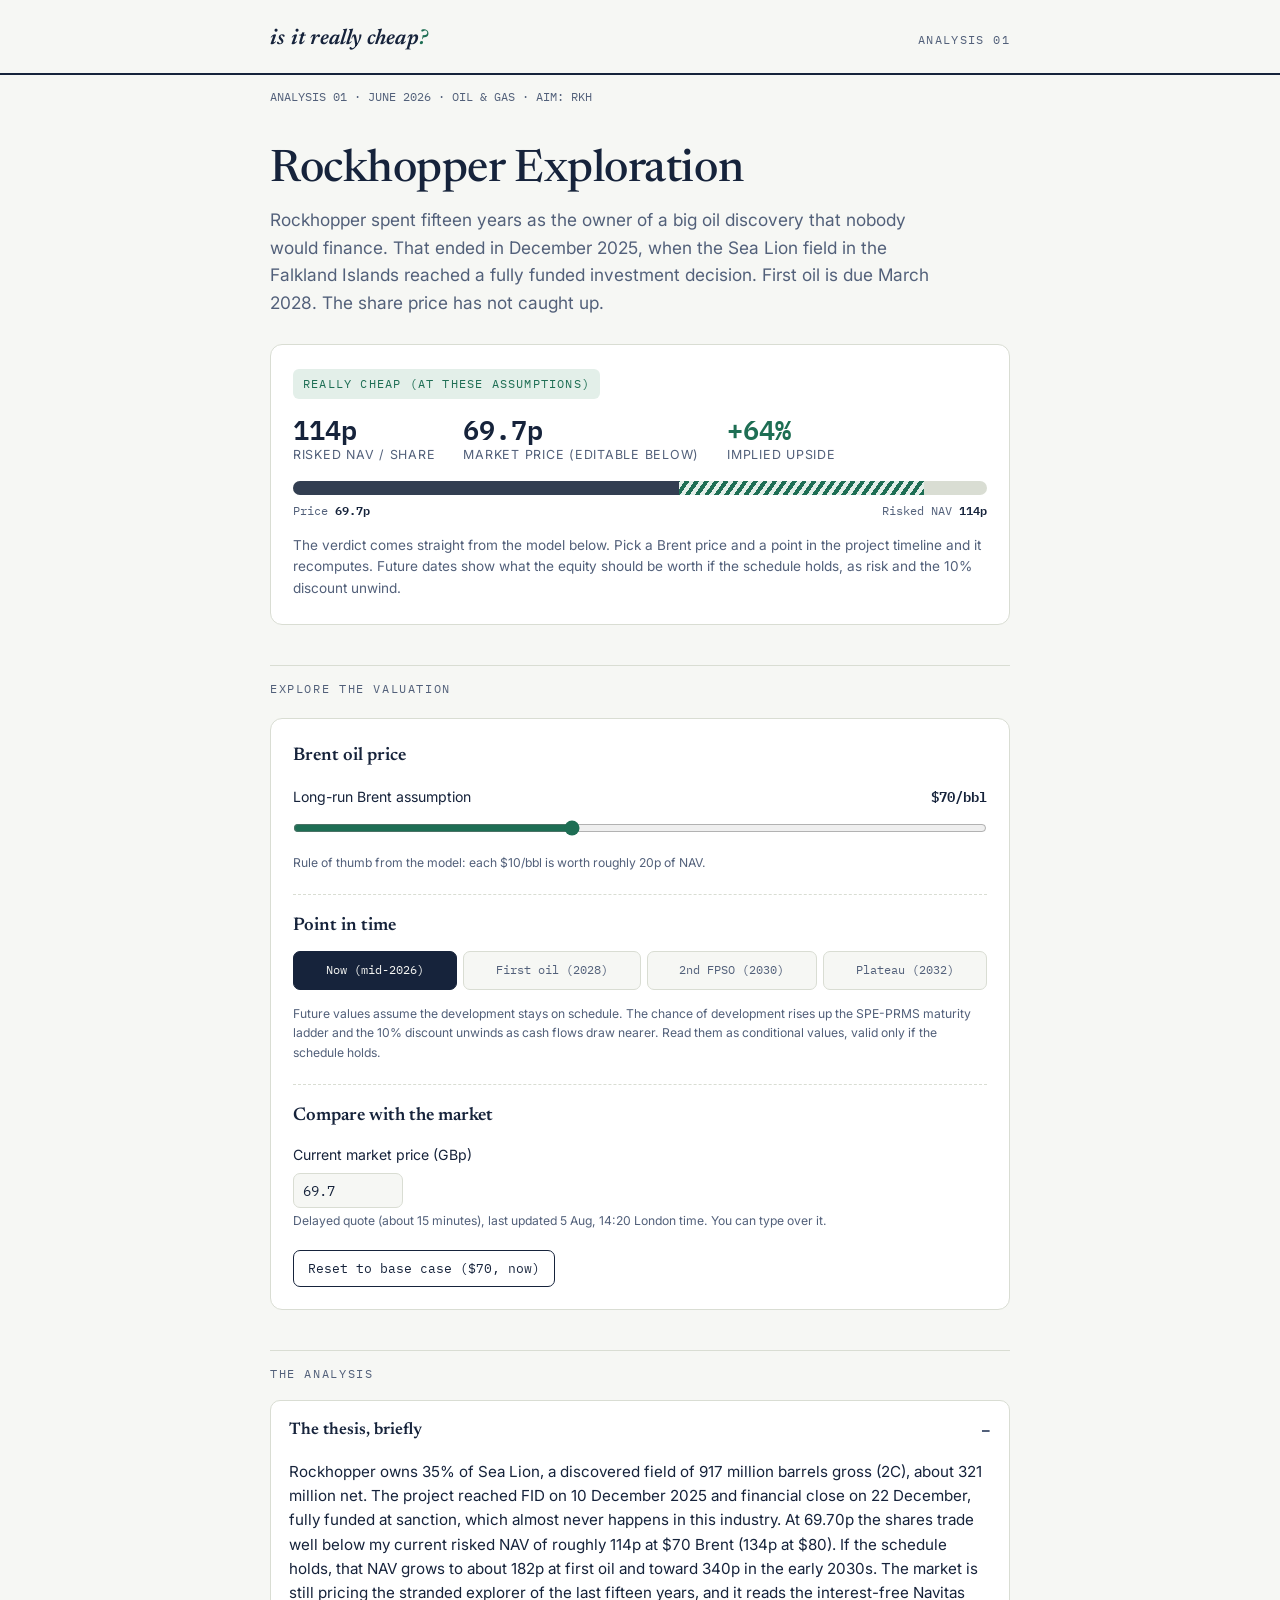
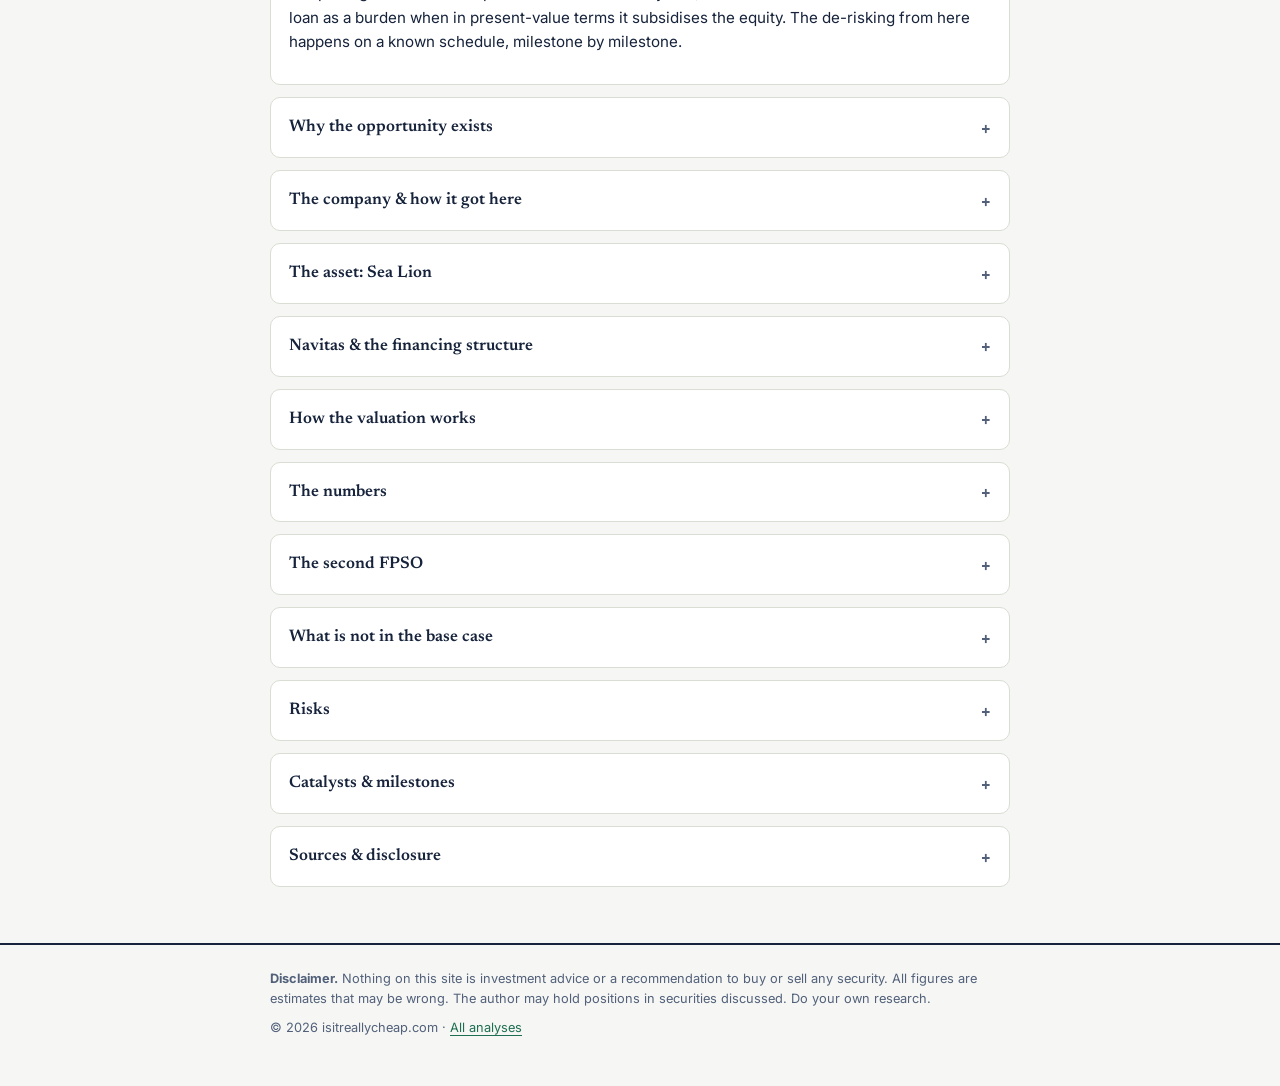
==== commit 1bd42eb5: "Update rockhopper.html" ====
--- a/rockhopper.html
+++ b/rockhopper.html
@@ -74,7 +74,7 @@
     <h3>Brent oil price</h3>
     <div class="ctrl">
       <label for="brent">Long-run Brent assumption <span class="val">$<span id="v-brent"></span>/bbl</span></label>
-      <input type="range" id="brent" min="60" max="100" step="1">
+      <input type="range" id="brent" min="50" max="100" step="1">
       <div class="hint">Rule of thumb from the model: each $10/bbl is worth roughly 20p of NAV.</div>
     </div>
 
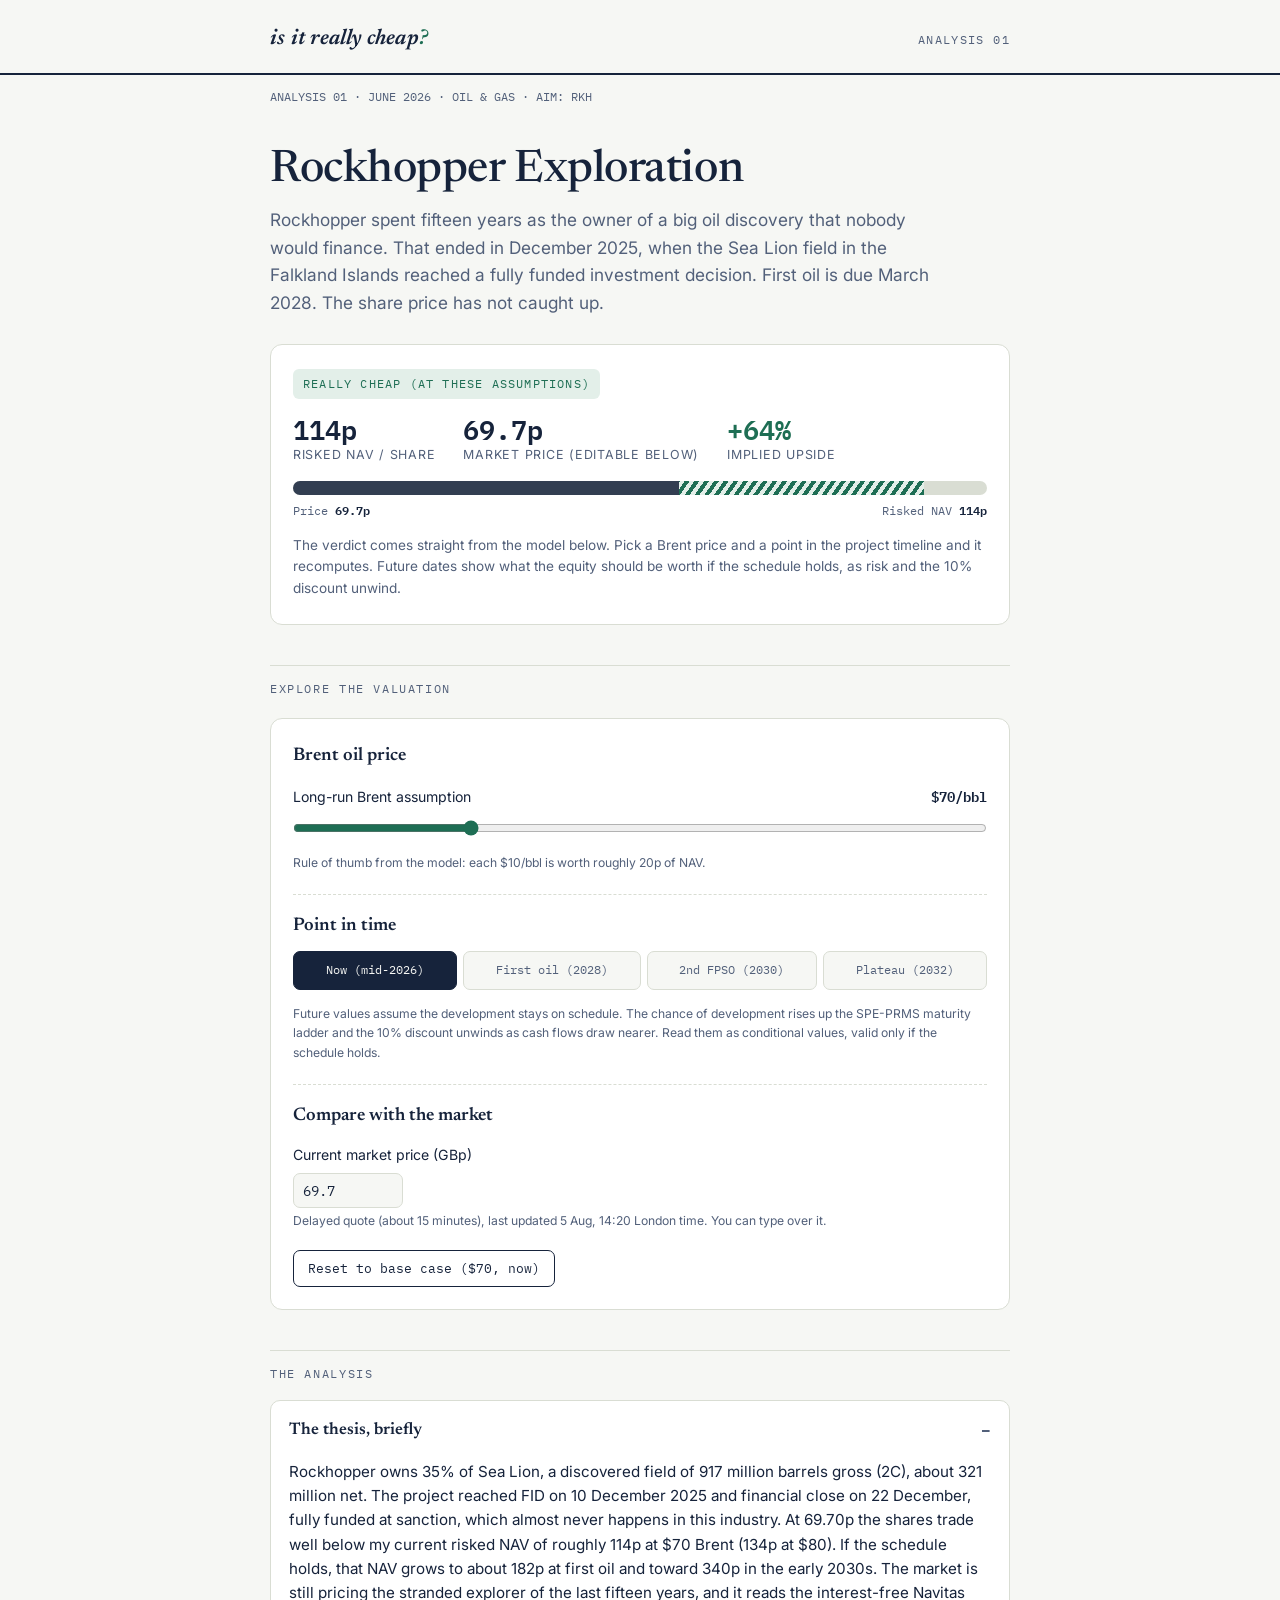
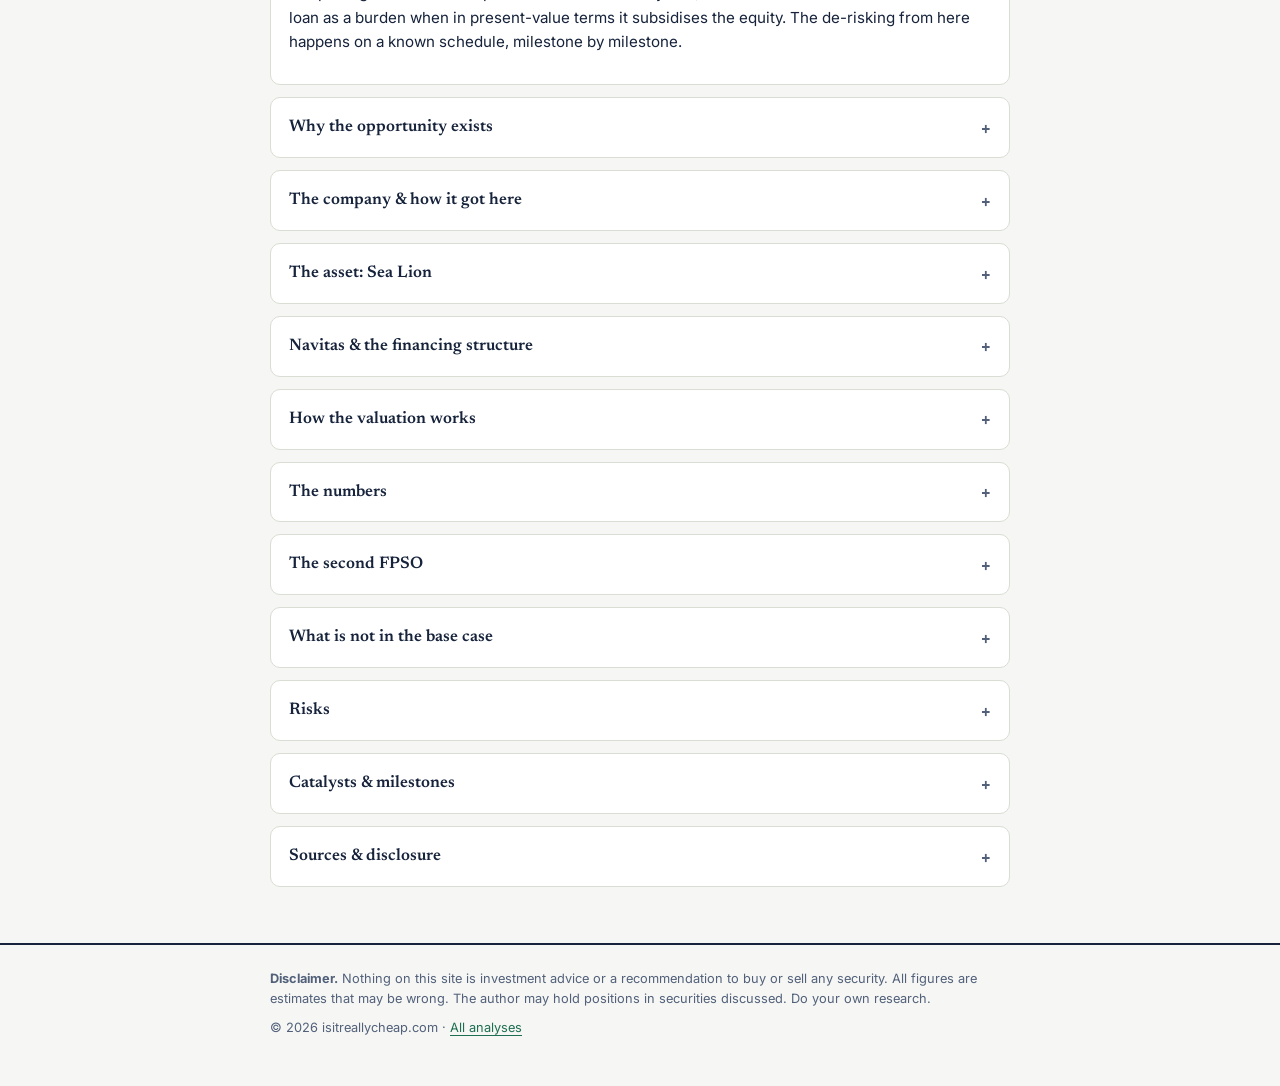
==== commit 5230ba86: "Add files via upload" ====
--- a/rockhopper.html
+++ b/rockhopper.html
@@ -74,7 +74,7 @@
     <h3>Brent oil price</h3>
     <div class="ctrl">
       <label for="brent">Long-run Brent assumption <span class="val">$<span id="v-brent"></span>/bbl</span></label>
-      <input type="range" id="brent" min="50" max="100" step="1">
+      <input type="range" id="brent" min="60" max="100" step="1">
       <div class="hint">Rule of thumb from the model: each $10/bbl is worth roughly 20p of NAV.</div>
     </div>
 
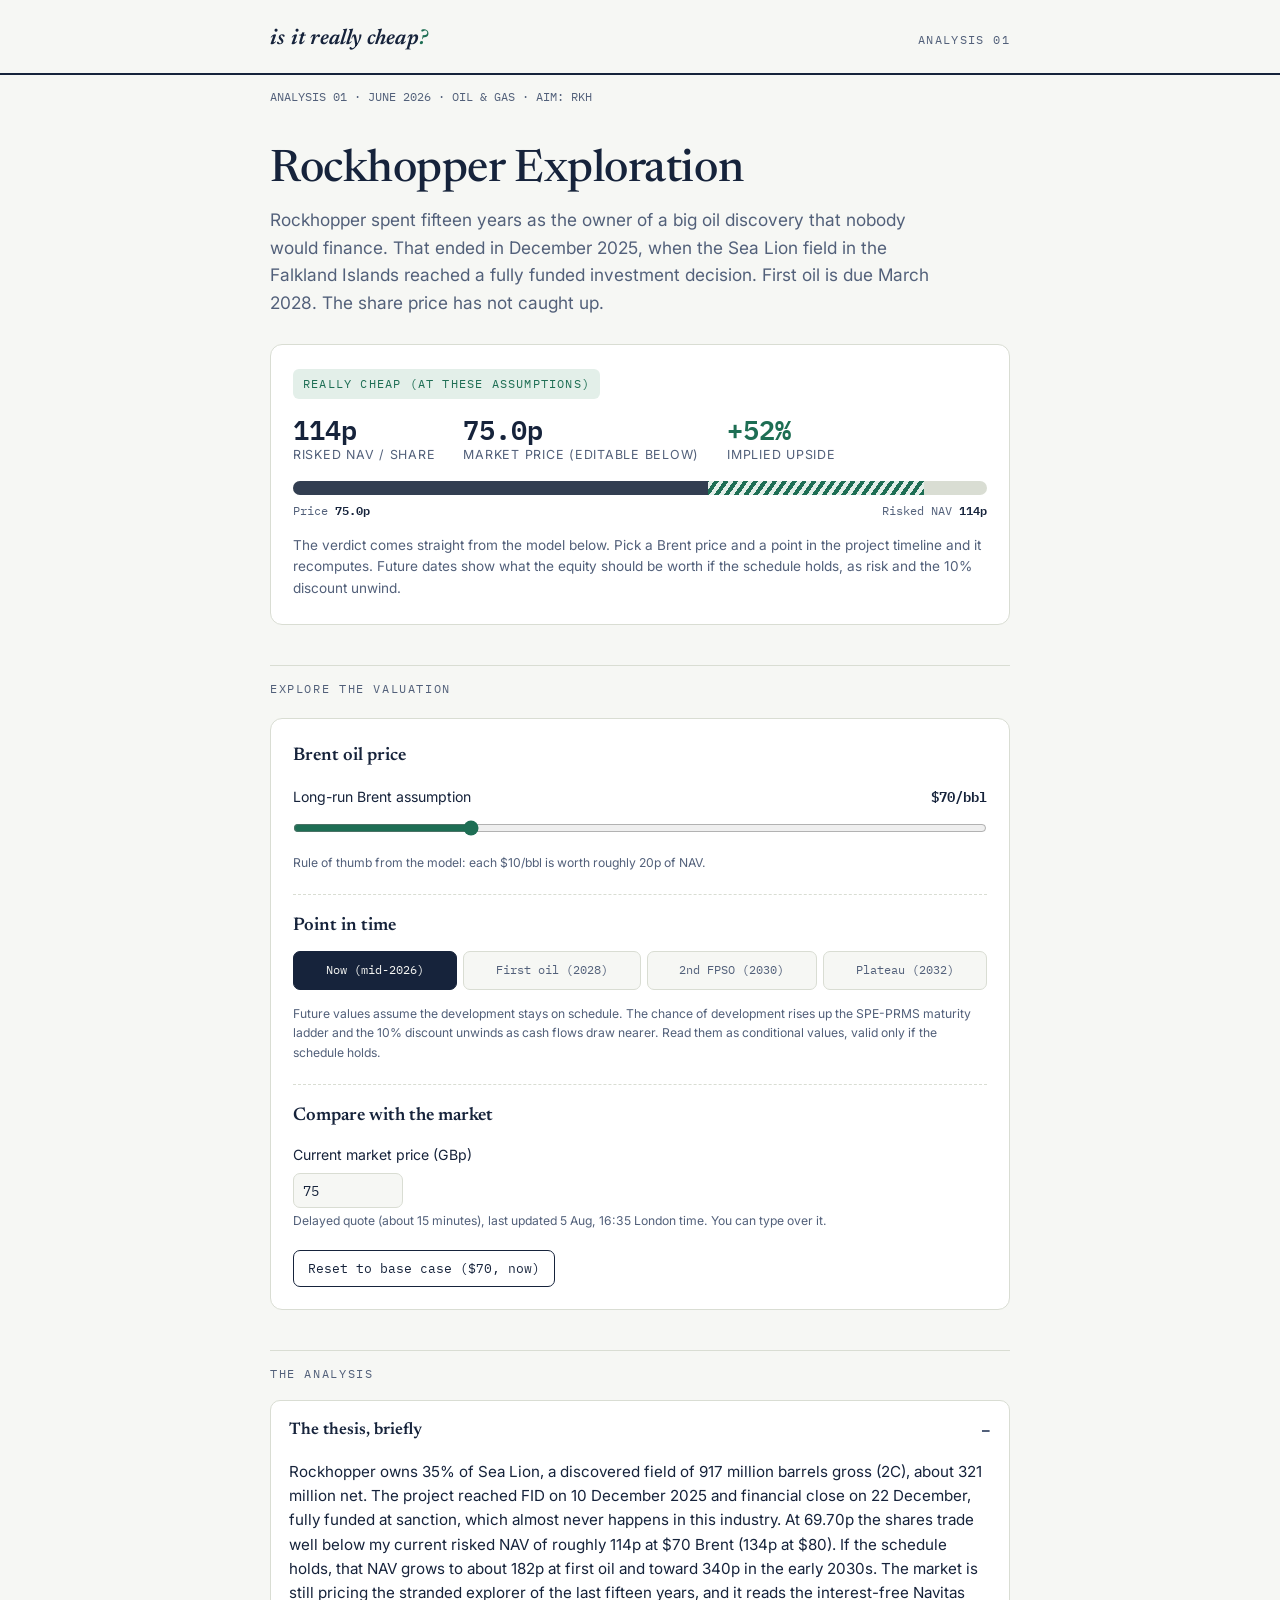
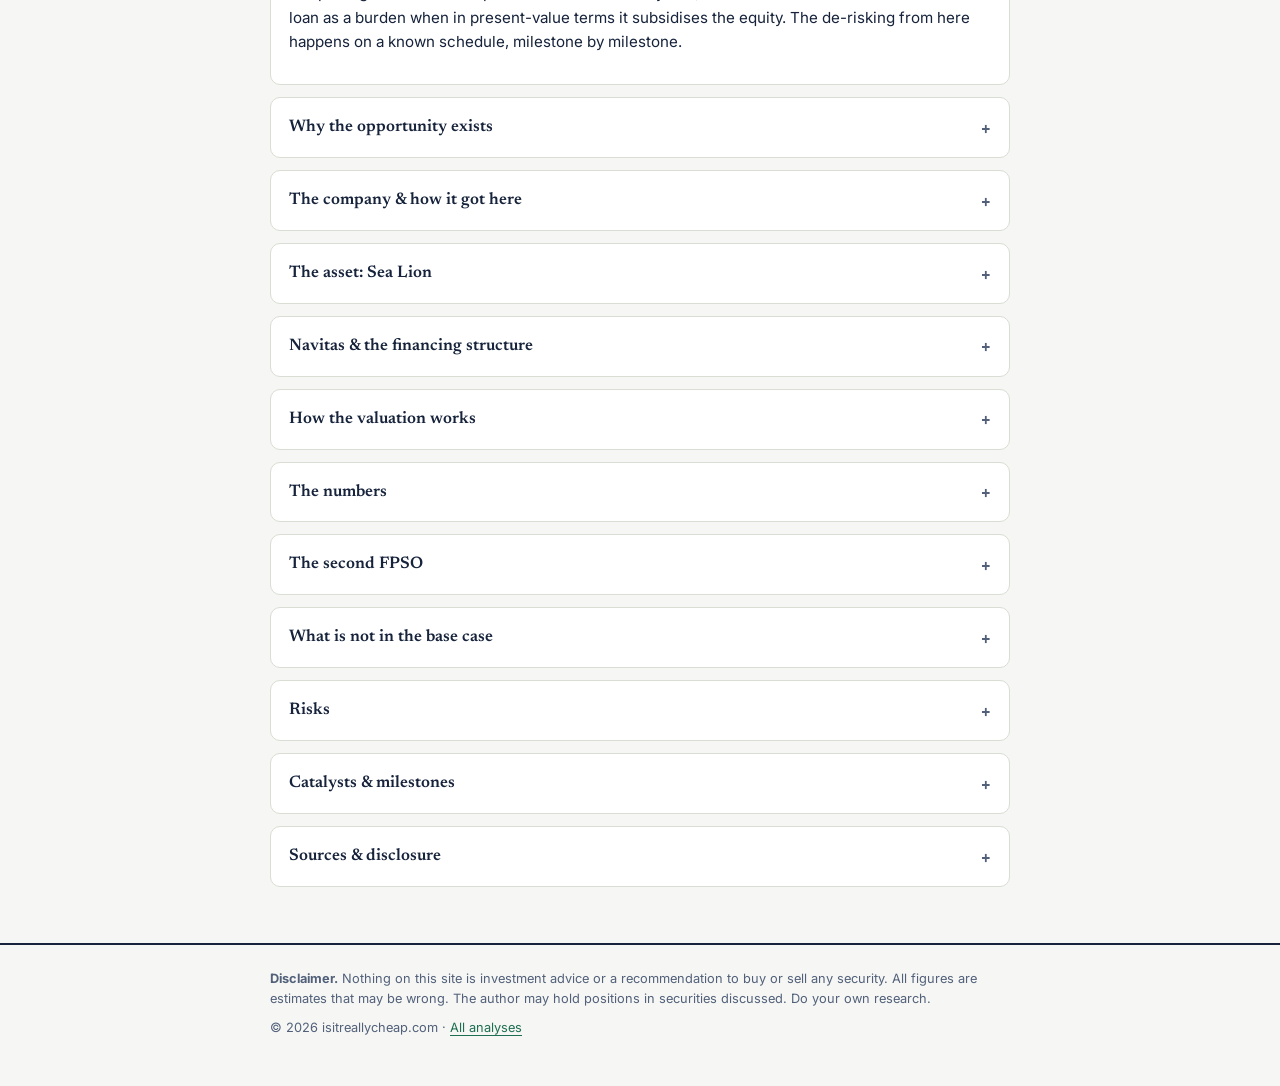
==== commit 235df9e1: "Update rockhopper.html" ====
--- a/rockhopper.html
+++ b/rockhopper.html
@@ -12,6 +12,7 @@
 </head>
 <body>
 
+  
 <header class="masthead">
   <div class="wrap">
     <a class="brand" href="index.html">is it really cheap<span class="q">?</span></a>
